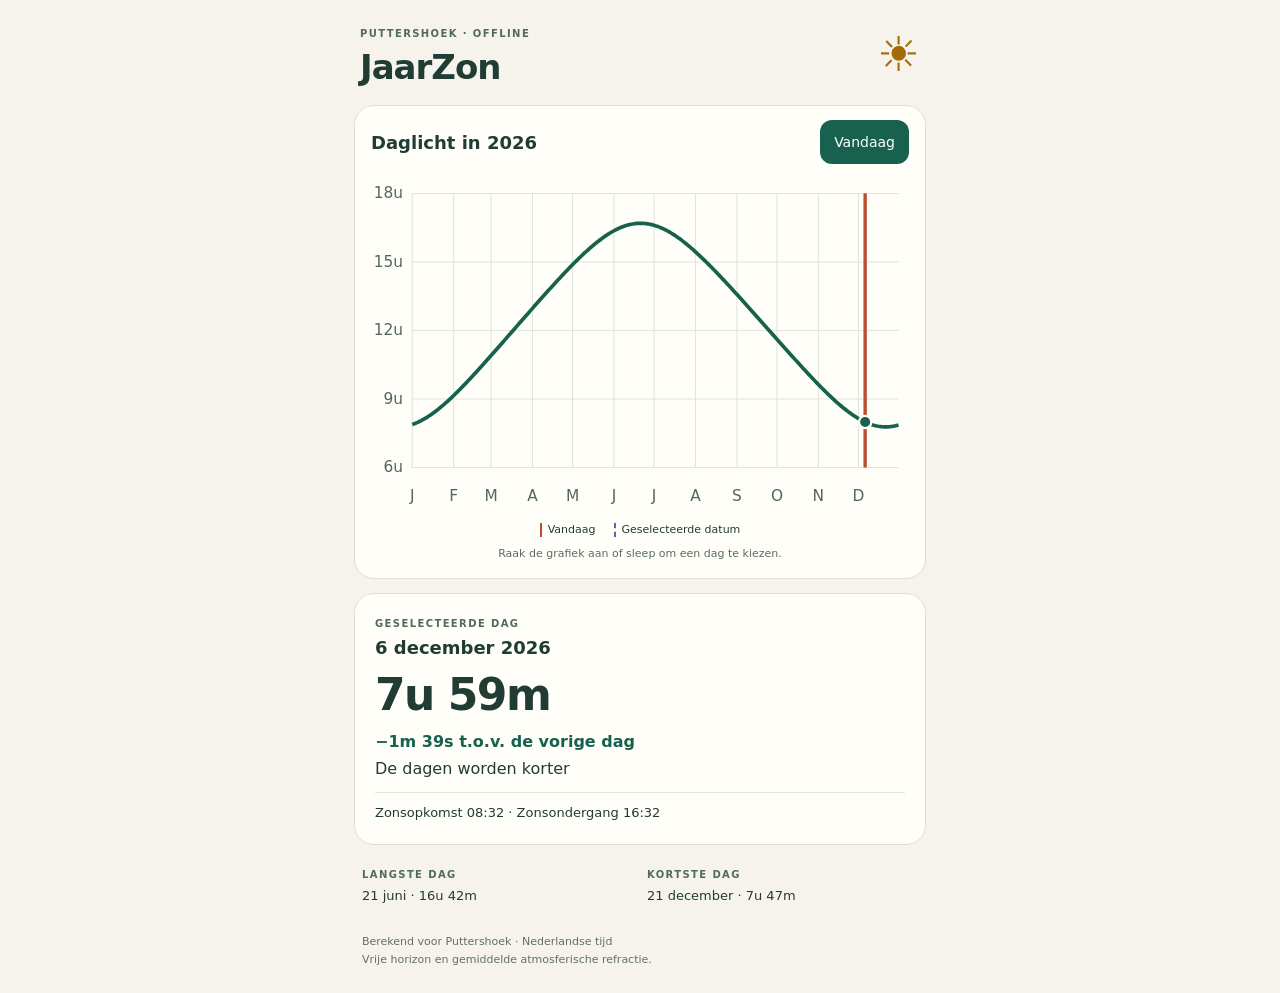
==== app/src/main/assets/index.html @ acfa03b9 "Build JaarZon 2.0 offline Android app" ====
<!doctype html>
<html lang="nl">
<head>
  <meta charset="utf-8">
  <meta name="viewport" content="width=device-width, initial-scale=1">
  <meta http-equiv="Content-Security-Policy" content="default-src 'none'; script-src 'self'; style-src 'self'; img-src 'none'; connect-src 'none'; base-uri 'none'; form-action 'none'">
  <title>JaarZon</title>
  <link rel="stylesheet" href="style.css">
  <script src="daylength.js" defer></script>
</head>
<body>
<main data-daylength-widget>
  <header><div><p class="eyebrow">PUTTERSHOEK · OFFLINE</p><h1>JaarZon</h1></div><span class="sun" aria-hidden="true">☀</span></header>
  <section class="card chart-card" aria-label="Daglengte in het kalenderjaar">
    <div class="chart-heading"><h2 data-daylength-year>Het jaar in daglicht</h2><button type="button" data-daylength-today>Vandaag</button></div>
    <svg viewBox="0 0 360 228" role="img" aria-label="Daglengte gedurende het kalenderjaar" data-daylength-chart></svg>
    <div class="legend"><span class="today-key"></span> Vandaag <span class="selected-key"></span> Geselecteerde datum</div>
    <p class="hint">Raak de grafiek aan of sleep om een dag te kiezen.</p>
  </section>
  <section class="card details" aria-live="polite" aria-atomic="true">
    <p class="eyebrow">GESELECTEERDE DAG</p>
    <h2 data-daylength-date></h2>
    <p class="duration" data-daylength-value></p>
    <p class="change" data-daylength-change></p>
    <p data-daylength-trend></p>
    <p class="times" data-daylength-times></p>
  </section>
  <section class="extremes" aria-label="Langste en kortste dag"><div><p class="eyebrow">LANGSTE DAG</p><p data-daylength-longest></p></div><div><p class="eyebrow">KORTSTE DAG</p><p data-daylength-shortest></p></div></section>
  <footer>Berekend voor Puttershoek · Nederlandse tijd<br>Vrije horizon en gemiddelde atmosferische refractie.</footer>
</main>
</body>
</html>
---- app/src/main/assets/style.css ----
:root { color-scheme: light; font-family: system-ui, sans-serif; color: #203c35; background: #f5f3ec; }
* { box-sizing: border-box; }
body { margin: 0; }
main { max-width: 600px; margin: auto; padding: 20px 14px 24px; }
header { display: flex; align-items: center; justify-content: space-between; padding: 0 6px 18px; }
h1 { margin: 2px 0 0; font-size: 34px; letter-spacing: -1px; }
h2 { margin: 0; font-size: 18px; }
p { margin: 8px 0; }
.eyebrow { font-size: 10px; letter-spacing: 1.4px; font-weight: 700; color: #516a60; }
.sun { font-size: 48px; color: #a36c09; line-height: 1; }
.card { background: #fffef9; border: 1px solid #dedfd3; border-radius: 20px; margin-bottom: 14px; }
.chart-card { padding: 14px 8px 10px; }
.chart-heading { display: flex; align-items: center; justify-content: space-between; padding: 0 8px 8px; gap: 8px; }
button { font: inherit; font-size: 14px; min-height: 44px; padding: 8px 14px; border: 0; border-radius: 12px; color: white; background: #17614e; }
button:focus-visible, svg:focus-visible { outline: 3px solid #b77b16; outline-offset: 3px; }
svg { display: block; width: 100%; height: auto; touch-action: pan-y; }
svg text { font-size: 10px; fill: #53675e; }
.daylength-grid { stroke: #e1e5db; stroke-width: .7; }
.daylength-curve { fill: none; stroke: #17614e; stroke-width: 2.4; stroke-linejoin: round; }
.daylength-today { stroke: #bc4e2f; stroke-width: 2.2; }
.daylength-selected { stroke: #536b9d; stroke-width: 1.3; stroke-dasharray: 3 3; }
.daylength-dot { fill: #17614e; stroke: #fffef9; stroke-width: 1.5; }
.legend { display: flex; justify-content: center; align-items: center; gap: 6px; font-size: 11px; flex-wrap: wrap; }
.today-key { height: 14px; border-left: 2px solid #bc4e2f; }
.selected-key { height: 14px; border-left: 2px dashed #536b9d; margin-left: 12px; }
.hint { color: #596d63; text-align: center; font-size: 11px; margin-top: 10px; }
.details { padding: 16px 20px; }
.duration { font-size: 44px; line-height: 1.15; font-weight: 650; letter-spacing: -1.5px; font-variant-numeric: tabular-nums; margin: 12px 0; }
.change { font-weight: 650; color: #17614e; }
.times { border-top: 1px solid #e1e5db; padding-top: 12px; margin-top: 14px; font-size: 13px; }
.extremes { display: grid; grid-template-columns: 1fr 1fr; gap: 14px; padding: 2px 8px; font-size: 13px; }
footer { font-size: 11px; line-height: 1.6; color: #617168; margin: 20px 8px 0; }
@media (max-width: 350px) { main { padding: 12px 8px; } .chart-heading h2 { font-size: 16px; } .duration { font-size: 38px; } }
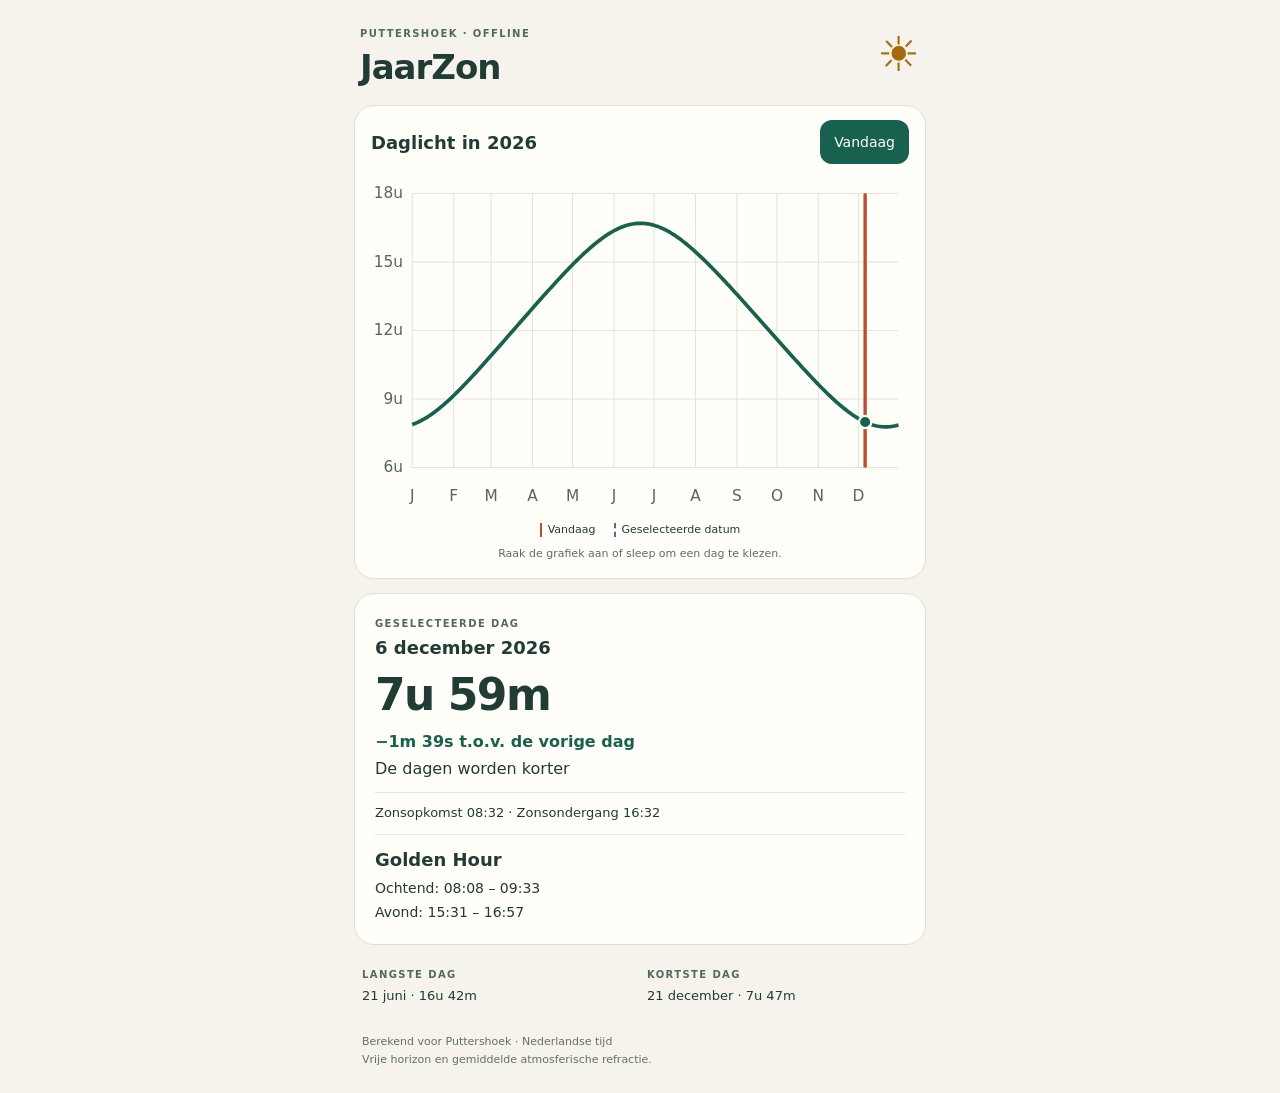
==== commit f2bd9a83: "Add offline Golden Hour overview in JaarZon 2.1" ====
--- a/app/src/main/assets/index.html
+++ b/app/src/main/assets/index.html
@@ -24,6 +24,11 @@
     <p class="change" data-daylength-change></p>
     <p data-daylength-trend></p>
     <p class="times" data-daylength-times></p>
+    <div class="golden-hour">
+      <h2>Golden Hour</h2>
+      <p>Ochtend: <span data-daylength-golden-morning></span></p>
+      <p>Avond: <span data-daylength-golden-evening></span></p>
+    </div>
   </section>
   <section class="extremes" aria-label="Langste en kortste dag"><div><p class="eyebrow">LANGSTE DAG</p><p data-daylength-longest></p></div><div><p class="eyebrow">KORTSTE DAG</p><p data-daylength-shortest></p></div></section>
   <footer>Berekend voor Puttershoek · Nederlandse tijd<br>Vrije horizon en gemiddelde atmosferische refractie.</footer>
--- a/app/src/main/assets/style.css
+++ b/app/src/main/assets/style.css
@@ -29,5 +29,8 @@
 .change { font-weight: 650; color: #17614e; }
 .times { border-top: 1px solid #e1e5db; padding-top: 12px; margin-top: 14px; font-size: 13px; }
 .extremes { display: grid; grid-template-columns: 1fr 1fr; gap: 14px; padding: 2px 8px; font-size: 13px; }
+.golden-hour { border-top: 1px solid #e1e5db; padding-top: 14px; margin-top: 14px; font-size: 14px; }
+.golden-hour h2 { margin-bottom: 10px; }
+.golden-hour span { font-variant-numeric: tabular-nums; }
 footer { font-size: 11px; line-height: 1.6; color: #617168; margin: 20px 8px 0; }
 @media (max-width: 350px) { main { padding: 12px 8px; } .chart-heading h2 { font-size: 16px; } .duration { font-size: 38px; } }
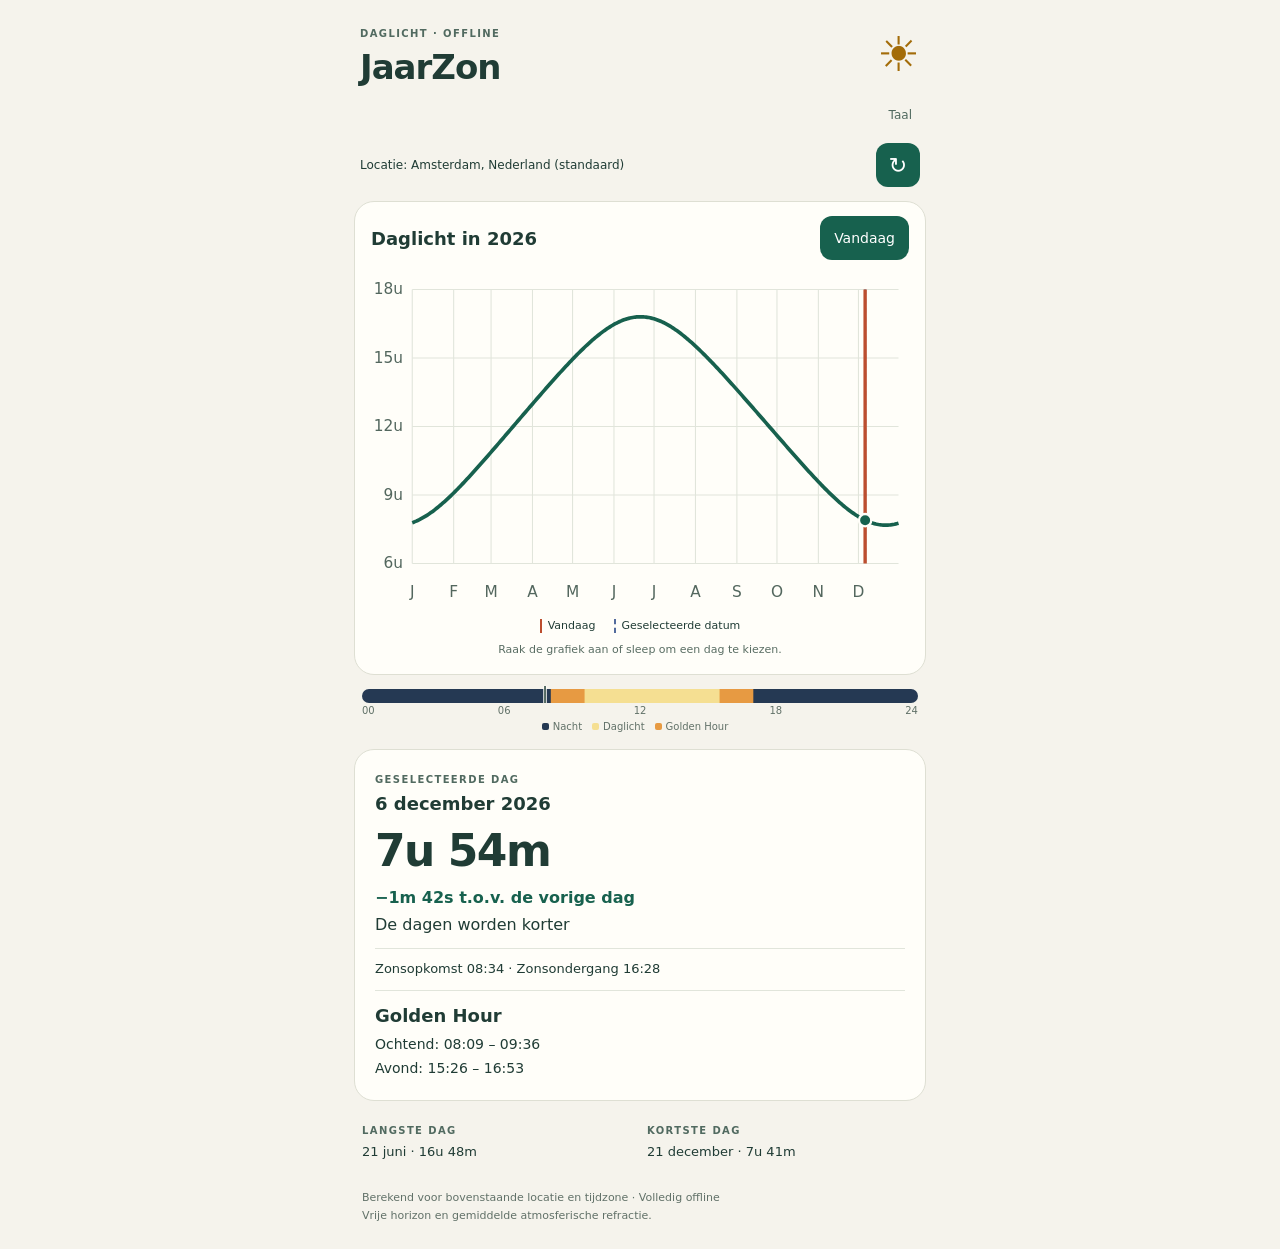
==== commit db376819: "Release JaarZon 2.7 with localization, location and daylight improvements" ====
--- a/app/src/main/assets/index.html
+++ b/app/src/main/assets/index.html
@@ -6,32 +6,41 @@
   <meta http-equiv="Content-Security-Policy" content="default-src 'none'; script-src 'self'; style-src 'self'; img-src 'none'; connect-src 'none'; base-uri 'none'; form-action 'none'">
   <title>JaarZon</title>
   <link rel="stylesheet" href="style.css">
+  <script src="i18n.js" defer></script>
   <script src="daylength.js" defer></script>
 </head>
 <body>
 <main data-daylength-widget>
-  <header><div><p class="eyebrow">PUTTERSHOEK · OFFLINE</p><h1>JaarZon</h1></div><span class="sun" aria-hidden="true">☀</span></header>
-  <section class="card chart-card" aria-label="Daglengte in het kalenderjaar">
-    <div class="chart-heading"><h2 data-daylength-year>Het jaar in daglicht</h2><button type="button" data-daylength-today>Vandaag</button></div>
-    <svg viewBox="0 0 360 228" role="img" aria-label="Daglengte gedurende het kalenderjaar" data-daylength-chart></svg>
-    <div class="legend"><span class="today-key"></span> Vandaag <span class="selected-key"></span> Geselecteerde datum</div>
-    <p class="hint">Raak de grafiek aan of sleep om een dag te kiezen.</p>
+  <header><div><p class="eyebrow" data-i18n="eyebrow"></p><h1>JaarZon</h1></div><span class="sun" aria-hidden="true">☀</span></header>
+  <div class="language-row"><button type="button" data-daylength-language></button></div>
+  <div class="location-row"><div aria-live="polite"><p data-daylength-location data-i18n="defaultLocation"></p><p class="location-zone" data-daylength-zone></p></div><button type="button" data-daylength-locate data-i18n-aria="locate">↻</button></div>
+  <section class="card chart-card" data-i18n-aria="chartTitle">
+    <div class="chart-heading"><h2 data-daylength-year data-i18n="chartTitle"></h2><button type="button" data-daylength-today data-i18n="today"></button></div>
+    <svg viewBox="0 0 360 228" role="img" data-i18n-aria="chartTitle" data-daylength-chart></svg>
+    <div class="legend"><span class="today-key"></span><span data-i18n="today"></span> <span class="selected-key"></span><span data-i18n="selectedDate"></span></div>
+    <p class="hint" data-i18n="hint"></p>
   </section>
+  <div class="daystrip">
+    <svg class="daystrip-bar" viewBox="0 0 1440 14" preserveAspectRatio="none" role="img" data-i18n-aria="barTitle" data-daylength-bar></svg>
+    <svg class="daystrip-now" viewBox="0 0 1440 17" preserveAspectRatio="none" role="img" data-i18n-aria="barTitle" data-daylength-now data-visible="false"><line y1="0" y2="17" class="daystrip-now-halo" vector-effect="non-scaling-stroke" data-daylength-now-halo></line><line y1="0" y2="17" class="daystrip-now-line" vector-effect="non-scaling-stroke" data-daylength-now-line></line></svg>
+    <div class="daystrip-hours" aria-hidden="true"><span>00</span><span>06</span><span>12</span><span>18</span><span>24</span></div>
+    <div class="daystrip-key"><span><i class="daystrip-night"></i><span data-i18n="night"></span></span><span><i class="daystrip-daylight"></i><span data-i18n="daylight"></span></span><span><i class="daystrip-golden"></i><span data-i18n="golden"></span></span><span data-daylength-bar-status></span></div>
+  </div>
   <section class="card details" aria-live="polite" aria-atomic="true">
-    <p class="eyebrow">GESELECTEERDE DAG</p>
+    <p class="eyebrow" data-i18n="selectedDay"></p>
     <h2 data-daylength-date></h2>
     <p class="duration" data-daylength-value></p>
     <p class="change" data-daylength-change></p>
     <p data-daylength-trend></p>
     <p class="times" data-daylength-times></p>
     <div class="golden-hour">
-      <h2>Golden Hour</h2>
-      <p>Ochtend: <span data-daylength-golden-morning></span></p>
-      <p>Avond: <span data-daylength-golden-evening></span></p>
+      <h2 data-i18n="golden"></h2>
+      <p><span data-i18n="morning"></span> <span data-daylength-golden-morning></span></p>
+      <p><span data-i18n="evening"></span> <span data-daylength-golden-evening></span></p>
     </div>
   </section>
-  <section class="extremes" aria-label="Langste en kortste dag"><div><p class="eyebrow">LANGSTE DAG</p><p data-daylength-longest></p></div><div><p class="eyebrow">KORTSTE DAG</p><p data-daylength-shortest></p></div></section>
-  <footer>Berekend voor Puttershoek · Nederlandse tijd<br>Vrije horizon en gemiddelde atmosferische refractie.</footer>
+  <section class="extremes" data-i18n-aria="extremes"><div><p class="eyebrow" data-i18n="longest"></p><p data-daylength-longest></p></div><div><p class="eyebrow" data-i18n="shortest"></p><p data-daylength-shortest></p></div></section>
+  <footer><span data-daylength-footer data-i18n="footer"></span><br><span data-i18n="horizon"></span></footer>
 </main>
 </body>
 </html>
--- a/app/src/main/assets/style.css
+++ b/app/src/main/assets/style.css
@@ -32,5 +32,28 @@
 .golden-hour { border-top: 1px solid #e1e5db; padding-top: 14px; margin-top: 14px; font-size: 14px; }
 .golden-hour h2 { margin-bottom: 10px; }
 .golden-hour span { font-variant-numeric: tabular-nums; }
+.daystrip { margin: 0 8px 14px; position: relative; }
+.daystrip-now { position: absolute; top: -3px; left: 0; width: 100%; height: 17px; overflow: visible; pointer-events: none; }
+.daystrip-now[data-visible="false"] { display: none; }
+.daystrip-now-halo { stroke: #fffef9; stroke-width: 3.5px; }
+.daystrip-now-line { stroke: #203c35; stroke-width: 1.5px; }
+.daystrip-bar { height: 14px; border-radius: 7px; overflow: hidden; }
+.daystrip-hours { display: flex; justify-content: space-between; font-size: 10px; line-height: 16px; color: #617168; }
+.daystrip-key { display: flex; justify-content: center; flex-wrap: wrap; gap: 3px 10px; font-size: 10px; line-height: 16px; color: #617168; }
+.daystrip-key span { display: inline-flex; align-items: center; gap: 4px; }
+.daystrip-key i { width: 7px; height: 7px; border-radius: 2px; }
+.daystrip-night { fill: #253953; background: #253953; }
+.daystrip-daylight { fill: #f5df92; background: #f5df92; }
+.daystrip-golden { fill: #e79a42; background: #e79a42; }
+.daystrip-unknown { fill: #d9ddd6; }
+.location-row { display: flex; align-items: center; justify-content: space-between; gap: 10px; margin: 0 6px 14px; font-size: 12px; }
+.location-row p { margin: 3px 0; }
+.location-zone { color: #617168; font-size: 11px; }
+.location-row button { font-size: 22px; padding: 6px 10px; min-width: 44px; flex-shrink: 0; }
 footer { font-size: 11px; line-height: 1.6; color: #617168; margin: 20px 8px 0; }
 @media (max-width: 350px) { main { padding: 12px 8px; } .chart-heading h2 { font-size: 16px; } .duration { font-size: 38px; } }
+
+.language-row { display: flex; justify-content: flex-end; margin: -12px 6px 6px; }
+.language-row button { background: transparent; color: #516a60; font-size: 12px; padding: 4px 8px; }
+.location-row > div { min-width: 0; overflow-wrap: anywhere; }
+.details, .extremes > div { overflow-wrap: break-word; }
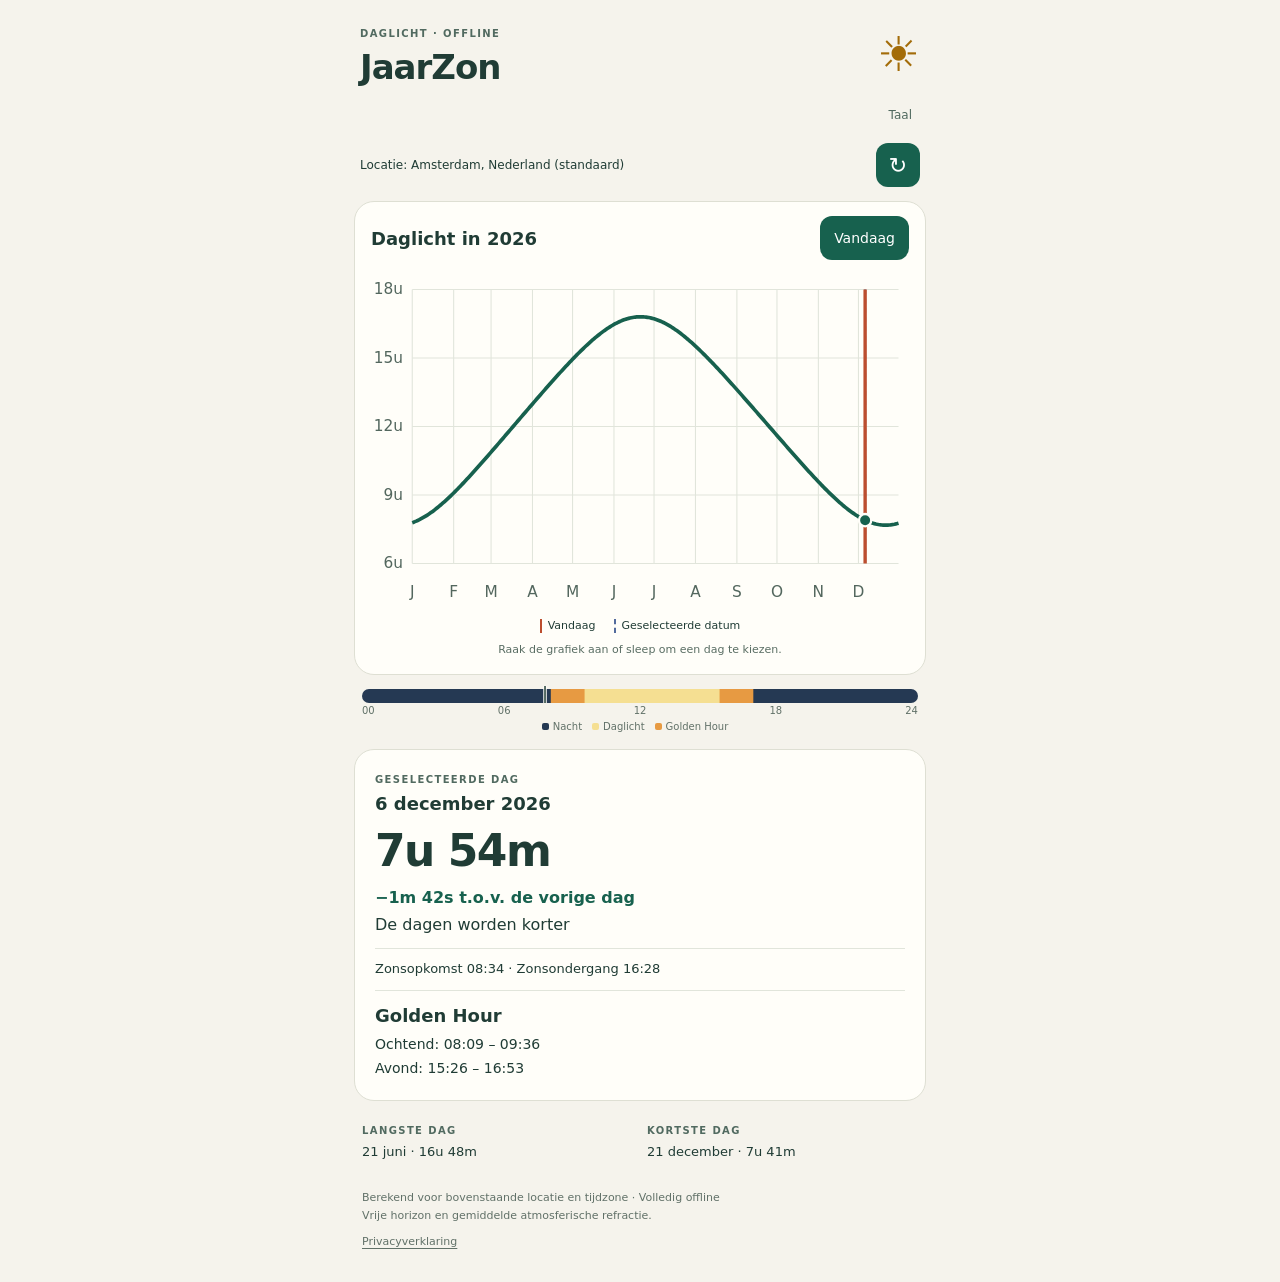
==== commit e9020b8a: "release: prepare localization and privacy links for Google Play" ====
--- a/app/src/main/assets/index.html
+++ b/app/src/main/assets/index.html
@@ -40,7 +40,7 @@
     </div>
   </section>
   <section class="extremes" data-i18n-aria="extremes"><div><p class="eyebrow" data-i18n="longest"></p><p data-daylength-longest></p></div><div><p class="eyebrow" data-i18n="shortest"></p><p data-daylength-shortest></p></div></section>
-  <footer><span data-daylength-footer data-i18n="footer"></span><br><span data-i18n="horizon"></span></footer>
+  <footer><span data-daylength-footer data-i18n="footer"></span><br><span data-i18n="horizon"></span><br><a class="privacy-link" href="privacy" data-i18n="privacy"></a></footer>
 </main>
 </body>
 </html>
--- a/app/src/main/assets/style.css
+++ b/app/src/main/assets/style.css
@@ -51,6 +51,8 @@
 .location-zone { color: #617168; font-size: 11px; }
 .location-row button { font-size: 22px; padding: 6px 10px; min-width: 44px; flex-shrink: 0; }
 footer { font-size: 11px; line-height: 1.6; color: #617168; margin: 20px 8px 0; }
+.privacy-link { display: inline-block; padding: 8px 0; color: inherit; text-underline-offset: 3px; }
+.privacy-link:focus-visible { outline: 3px solid #b77b16; outline-offset: 3px; }
 @media (max-width: 350px) { main { padding: 12px 8px; } .chart-heading h2 { font-size: 16px; } .duration { font-size: 38px; } }
 
 .language-row { display: flex; justify-content: flex-end; margin: -12px 6px 6px; }
